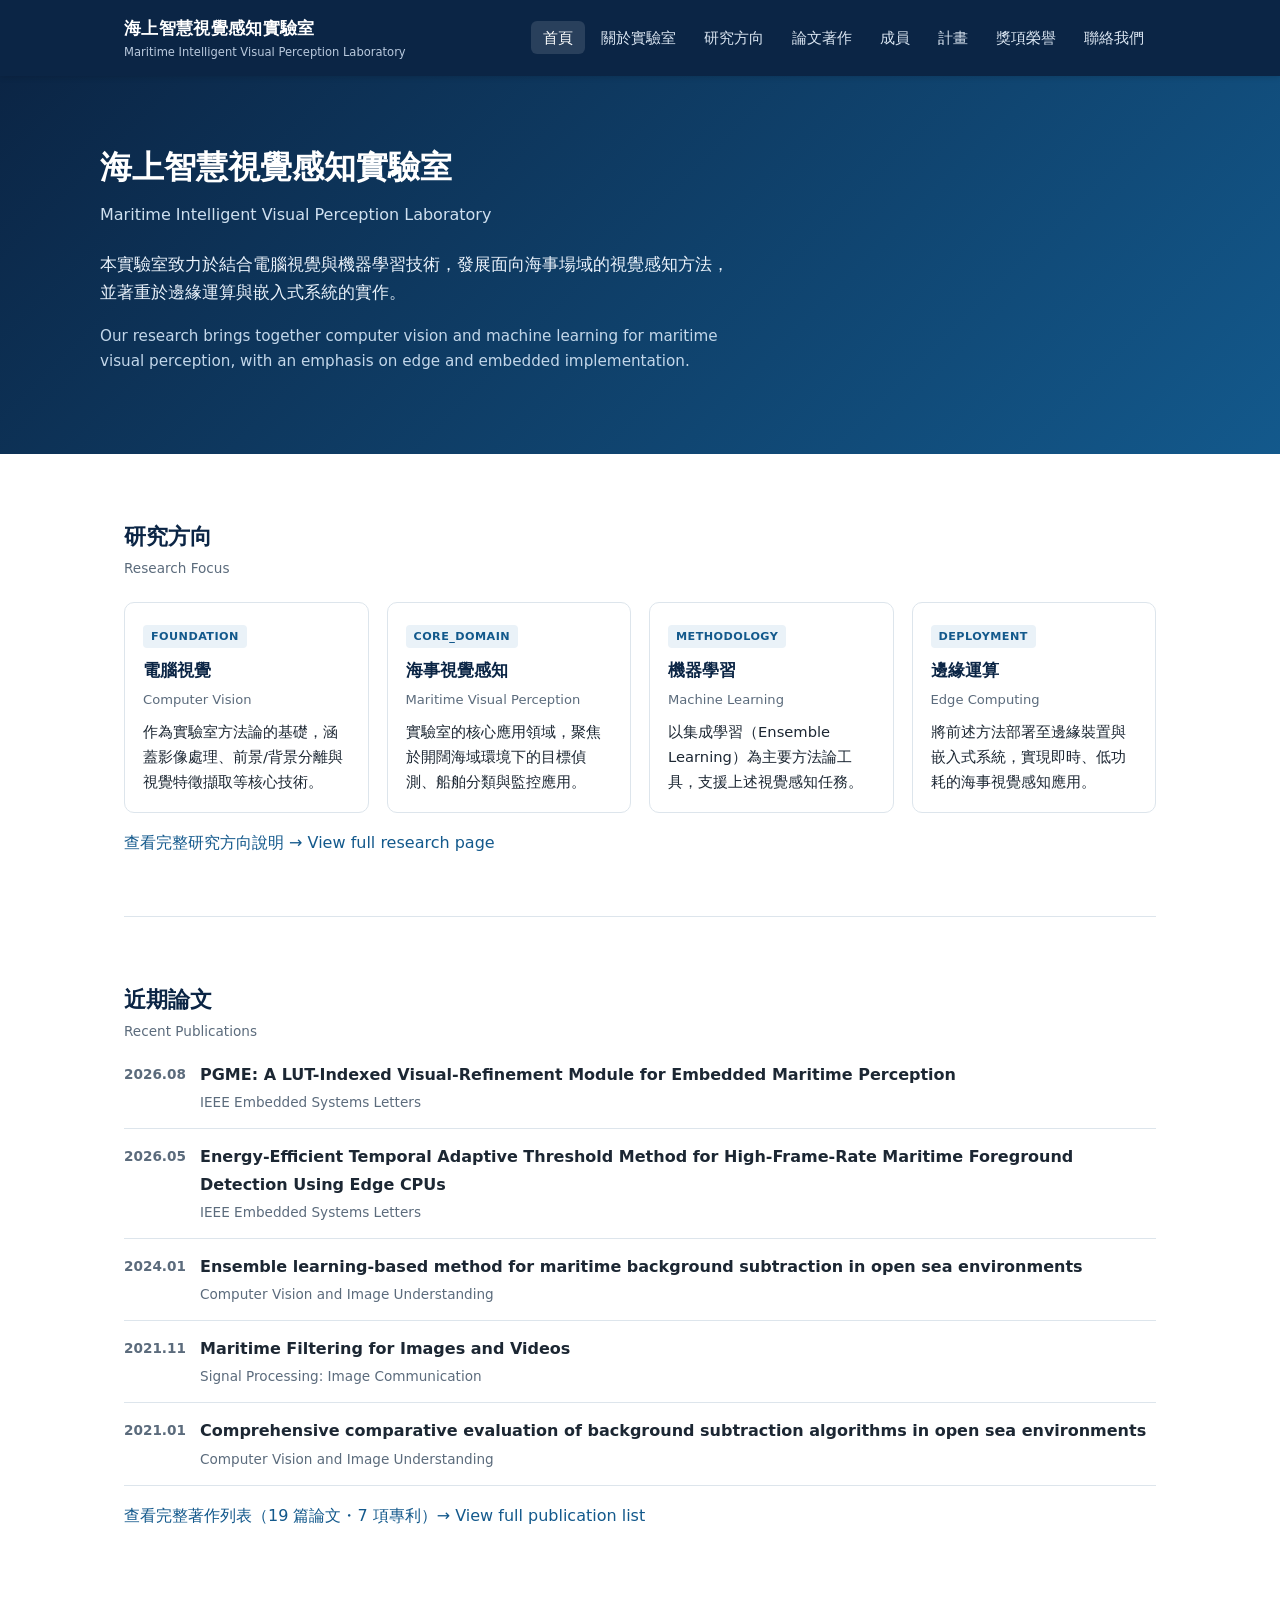
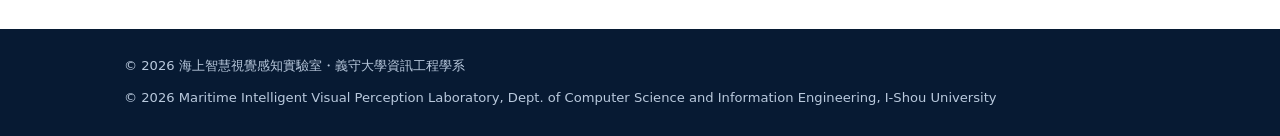
==== index.html @ 409ae9d0 "初始化實驗室網站（輕量靜態版） 海上智慧視覺感知實驗室網站：8 個頁面（首頁/關於/研究/論文/成員/計畫/獎項/聯絡）， 內容集中於 data/ 目錄的 JS 資料檔，不需 build 工具。  -" ====
<!doctype html>
<html lang="zh-Hant">
<head>
<meta charset="utf-8">
<meta name="viewport" content="width=device-width, initial-scale=1">
<title>海上智慧視覺感知實驗室 | Maritime Intelligent Visual Perception Laboratory</title>
<link rel="stylesheet" href="assets/css/style.css">
</head>
<body data-page="home">
<header class="site-header" id="site-header"></header>

<section class="hero" id="hero"></section>

<main>
  <div class="wrap">
    <section>
      <h2>研究方向<span class="en-sub">Research Focus</span></h2>
      <div class="card-grid" id="research-preview"></div>
      <p style="margin-top:16px;"><a href="research.html">查看完整研究方向說明 → View full research page</a></p>
    </section>

    <section>
      <h2>近期論文<span class="en-sub">Recent Publications</span></h2>
      <div id="recent-pubs"></div>
      <p style="margin-top:16px;"><a href="publications.html">查看完整著作列表（19 篇論文・7 項專利）→ View full publication list</a></p>
    </section>
  </div>
</main>

<footer class="site-footer" id="site-footer"></footer>

<script src="data/site.js"></script>
<script src="data/research.js"></script>
<script src="data/publications.js"></script>
<script src="assets/js/common.js"></script>
<script src="assets/js/page-home.js"></script>
</body>
</html>
---- assets/css/style.css ----
:root {
  --navy: #0b2545;
  --navy-dark: #071a33;
  --sea: #13598c;
  --sea-light: #eaf2f8;
  --ink: #1c2733;
  --muted: #5b6b7c;
  --line: #dde5ec;
  --bg: #ffffff;
  --accent: #d98e04;
  --radius: 10px;
  --max-w: 1080px;
}

* { box-sizing: border-box; }

html { scroll-behavior: smooth; }

body {
  margin: 0;
  font-family: "Noto Sans TC", "Segoe UI", system-ui, -apple-system, sans-serif;
  color: var(--ink);
  background: var(--bg);
  line-height: 1.7;
}

a { color: var(--sea); text-decoration: none; }
a:hover { text-decoration: underline; }

img { max-width: 100%; display: block; }

.wrap {
  max-width: var(--max-w);
  margin: 0 auto;
  padding: 0 24px;
}

/* Header */
header.site-header {
  background: var(--navy);
  color: #fff;
  position: sticky;
  top: 0;
  z-index: 50;
  box-shadow: 0 1px 6px rgba(0,0,0,.15);
}

.header-inner {
  display: flex;
  align-items: center;
  justify-content: space-between;
  padding: 14px 24px;
  max-width: var(--max-w);
  margin: 0 auto;
}

.brand {
  display: flex;
  flex-direction: column;
  color: #fff;
}
.brand:hover { text-decoration: none; }
.brand .brand-zh { font-size: 1.05rem; font-weight: 700; letter-spacing: .02em; }
.brand .brand-en { font-size: .72rem; color: #b9c9dd; }

nav.main-nav ul {
  list-style: none;
  display: flex;
  gap: 4px;
  margin: 0;
  padding: 0;
  flex-wrap: wrap;
}
nav.main-nav a {
  color: #dbe6f2;
  padding: 8px 12px;
  border-radius: 6px;
  font-size: .92rem;
  white-space: nowrap;
}
nav.main-nav a:hover,
nav.main-nav a.active {
  background: rgba(255,255,255,.12);
  color: #fff;
  text-decoration: none;
}

.nav-toggle {
  display: none;
  background: none;
  border: 1px solid #3a557a;
  color: #fff;
  border-radius: 6px;
  padding: 6px 10px;
  font-size: 1rem;
}

/* Hero */
.hero {
  background: linear-gradient(135deg, var(--navy) 0%, var(--sea) 100%);
  color: #fff;
  padding: 64px 24px;
}
.hero-inner { max-width: var(--max-w); margin: 0 auto; }
.hero h1 { font-size: 2rem; margin: 0 0 6px; }
.hero .hero-en { color: #cfe0f0; font-size: 1rem; margin: 0 0 22px; }
.hero p.lead { max-width: 640px; font-size: 1.05rem; color: #eaf2fb; }
.hero .lead-en { color: #c3d7ea; font-size: .95rem; max-width: 640px; }

/* Page header (non-home) */
.page-header {
  background: var(--sea-light);
  border-bottom: 1px solid var(--line);
  padding: 40px 24px;
}
.page-header h1 { margin: 0 0 4px; color: var(--navy); }
.page-header .en { color: var(--muted); font-size: .95rem; margin: 0; }

main { min-height: 50vh; }
section { padding: 44px 0; }
section + section { border-top: 1px solid var(--line); }

h2 { color: var(--navy); font-size: 1.4rem; margin-bottom: 4px; }
h2 .en-sub { display: block; font-size: .85rem; color: var(--muted); font-weight: 400; margin-top: 2px; }

.card-grid {
  display: grid;
  grid-template-columns: repeat(auto-fit, minmax(230px, 1fr));
  gap: 18px;
  margin-top: 22px;
}
.card {
  border: 1px solid var(--line);
  border-radius: var(--radius);
  padding: 18px;
  background: #fff;
}
.card .role-tag {
  display: inline-block;
  font-size: .7rem;
  font-weight: 700;
  letter-spacing: .04em;
  color: var(--sea);
  background: var(--sea-light);
  border-radius: 4px;
  padding: 2px 8px;
  margin-bottom: 8px;
}
.card h3 { margin: 0 0 4px; font-size: 1.05rem; color: var(--navy); }
.card .en { color: var(--muted); font-size: .82rem; margin: 0 0 8px; }
.card p.desc { margin: 0; font-size: .92rem; color: var(--ink); }
.card .status { font-size: .78rem; color: var(--accent); margin-top: 8px; }

/* Publications */
.pub-filters {
  display: flex;
  gap: 8px;
  flex-wrap: wrap;
  margin: 18px 0 8px;
}
.pub-filters button {
  border: 1px solid var(--line);
  background: #fff;
  padding: 6px 14px;
  border-radius: 999px;
  cursor: pointer;
  font-size: .85rem;
  color: var(--ink);
}
.pub-filters button.active {
  background: var(--navy);
  color: #fff;
  border-color: var(--navy);
}

.pub-group h3 {
  margin-top: 30px;
  color: var(--navy);
  border-left: 4px solid var(--sea);
  padding-left: 10px;
}
.pub-item {
  padding: 14px 0;
  border-bottom: 1px solid var(--line);
  display: flex;
  gap: 14px;
}
.pub-item .pub-year {
  flex: 0 0 62px;
  color: var(--muted);
  font-size: .85rem;
  font-weight: 600;
  padding-top: 2px;
}
.pub-item .pub-body { flex: 1; }
.pub-item .pub-title { font-weight: 600; color: var(--ink); }
a.pub-title { display: block; text-decoration: none; }
a.pub-title:hover { text-decoration: underline; color: var(--sea); }
.pub-item .pub-meta { font-size: .85rem; color: var(--muted); margin-top: 3px; }
.pub-item .pub-authors { font-size: .85rem; color: var(--ink); margin-top: 2px; }
.pub-item .pub-badges { margin-top: 6px; display: flex; gap: 6px; flex-wrap: wrap; }
.badge {
  font-size: .7rem;
  padding: 2px 8px;
  border-radius: 999px;
  background: var(--sea-light);
  color: var(--sea);
  white-space: nowrap;
}
.badge.doi-verified { background: #e6f4ea; color: #1e7e34; }
.badge.doi-pending { background: #fdf1e0; color: #a66a00; }

table.patent-table {
  width: 100%;
  border-collapse: collapse;
  margin-top: 16px;
  font-size: .92rem;
}
table.patent-table th, table.patent-table td {
  text-align: left;
  padding: 10px 8px;
  border-bottom: 1px solid var(--line);
}
table.patent-table th { color: var(--muted); font-weight: 600; font-size: .82rem; }

.note-box {
  background: #fbf6e9;
  border: 1px solid #ecdcac;
  border-radius: var(--radius);
  padding: 14px 16px;
  font-size: .88rem;
  color: #6b5410;
  margin-top: 18px;
}

/* Contact */
.contact-grid {
  display: grid;
  grid-template-columns: 1fr 1fr;
  gap: 30px;
  margin-top: 20px;
}
.contact-item { margin-bottom: 14px; }
.contact-item .label { font-size: .8rem; color: var(--muted); text-transform: uppercase; letter-spacing: .04em; }
.contact-item .value { font-size: 1rem; }

footer.site-footer {
  background: var(--navy-dark);
  color: #b9c9dd;
  padding: 26px 24px;
  font-size: .82rem;
  margin-top: 40px;
}
footer.site-footer .wrap { display: flex; justify-content: space-between; flex-wrap: wrap; gap: 10px; }

@media (max-width: 760px) {
  .header-inner { flex-wrap: wrap; }
  .nav-toggle { display: inline-block; }
  nav.main-nav { display: none; width: 100%; }
  nav.main-nav.open { display: block; }
  nav.main-nav ul { flex-direction: column; }
  .contact-grid { grid-template-columns: 1fr; }
}

/* Recent research highlights (single media slot: VGA video or representative figure) */
.highlight-card {
  display: grid;
  grid-template-columns: 200px 1fr;
  gap: 18px;
  border: 1px solid var(--line);
  border-radius: var(--radius);
  padding: 16px;
  background: #fff;
  margin-top: 14px;
  align-items: start;
}
.highlight-media { width: 100%; position: relative; }
.highlight-media img, .highlight-media video {
  width: 100%;
  aspect-ratio: 4 / 3;
  border-radius: 8px;
  object-fit: cover;
  background: var(--sea-light);
  display: block;
}
.highlight-media img.zoomable-img {
  cursor: zoom-in;
}
.highlight-media .yt-embed {
  width: 100%;
  aspect-ratio: 16 / 9;
  border-radius: 8px;
  border: 0;
  display: block;
}
.highlight-media .caption {
  font-size: .68rem;
  color: var(--muted);
  margin-top: 5px;
  line-height: 1.4;
}

/* Zoom-in button overlaid on video / YouTube thumbnails (images are directly clickable) */
.media-zoom-btn {
  position: absolute;
  right: 8px;
  bottom: 8px;
  z-index: 2;
  display: inline-flex;
  align-items: center;
  gap: 4px;
  padding: 4px 9px;
  font-size: .72rem;
  color: #fff;
  background: rgba(10, 30, 45, .72);
  border: 1px solid rgba(255, 255, 255, .35);
  border-radius: 6px;
  cursor: pointer;
  line-height: 1.4;
}
.media-zoom-btn:hover { background: rgba(10, 30, 45, .9); }

/* Lightbox: enlarged view of highlight images/videos */
.lightbox-overlay {
  position: fixed;
  inset: 0;
  z-index: 1000;
  display: flex;
  align-items: center;
  justify-content: center;
  padding: 32px;
  background: rgba(8, 16, 24, .88);
  cursor: zoom-out;
}
.lightbox-overlay[hidden] { display: none; }
.lightbox-content {
  max-width: min(92vw, 1080px);
  max-height: 88vh;
  cursor: default;
}
.lightbox-content img,
.lightbox-content video {
  display: block;
  max-width: 100%;
  max-height: 88vh;
  margin: 0 auto;
  border-radius: 8px;
  background: #000;
}
.lightbox-content iframe {
  display: block;
  width: min(92vw, 1080px);
  height: min(60vw, 608px);
  border: 0;
  border-radius: 8px;
  background: #000;
}
.lightbox-caption {
  margin-top: 12px;
  font-size: .82rem;
  color: #eef4f8;
  text-align: center;
  line-height: 1.5;
}
.lightbox-close {
  position: fixed;
  top: 16px;
  right: 20px;
  z-index: 1001;
  width: 40px;
  height: 40px;
  font-size: 1.6rem;
  line-height: 1;
  color: #fff;
  background: rgba(255, 255, 255, .12);
  border: 1px solid rgba(255, 255, 255, .35);
  border-radius: 50%;
  cursor: pointer;
}
.lightbox-close:hover { background: rgba(255, 255, 255, .24); }

@media (max-width: 640px) {
  .lightbox-overlay { padding: 16px; }
  .media-zoom-btn { font-size: .68rem; padding: 3px 7px; }
}
.highlight-body h3 { margin: 0 0 6px; font-size: 1.02rem; color: var(--navy); }
.highlight-body .venue { font-size: .8rem; color: var(--muted); margin-bottom: 8px; }
.highlight-body p.summary { font-size: .88rem; color: var(--ink); margin: 0; }
.highlight-body p.summary.empty { color: var(--muted); font-style: italic; }

@media (max-width: 640px) {
  .highlight-card { grid-template-columns: 1fr; }
}
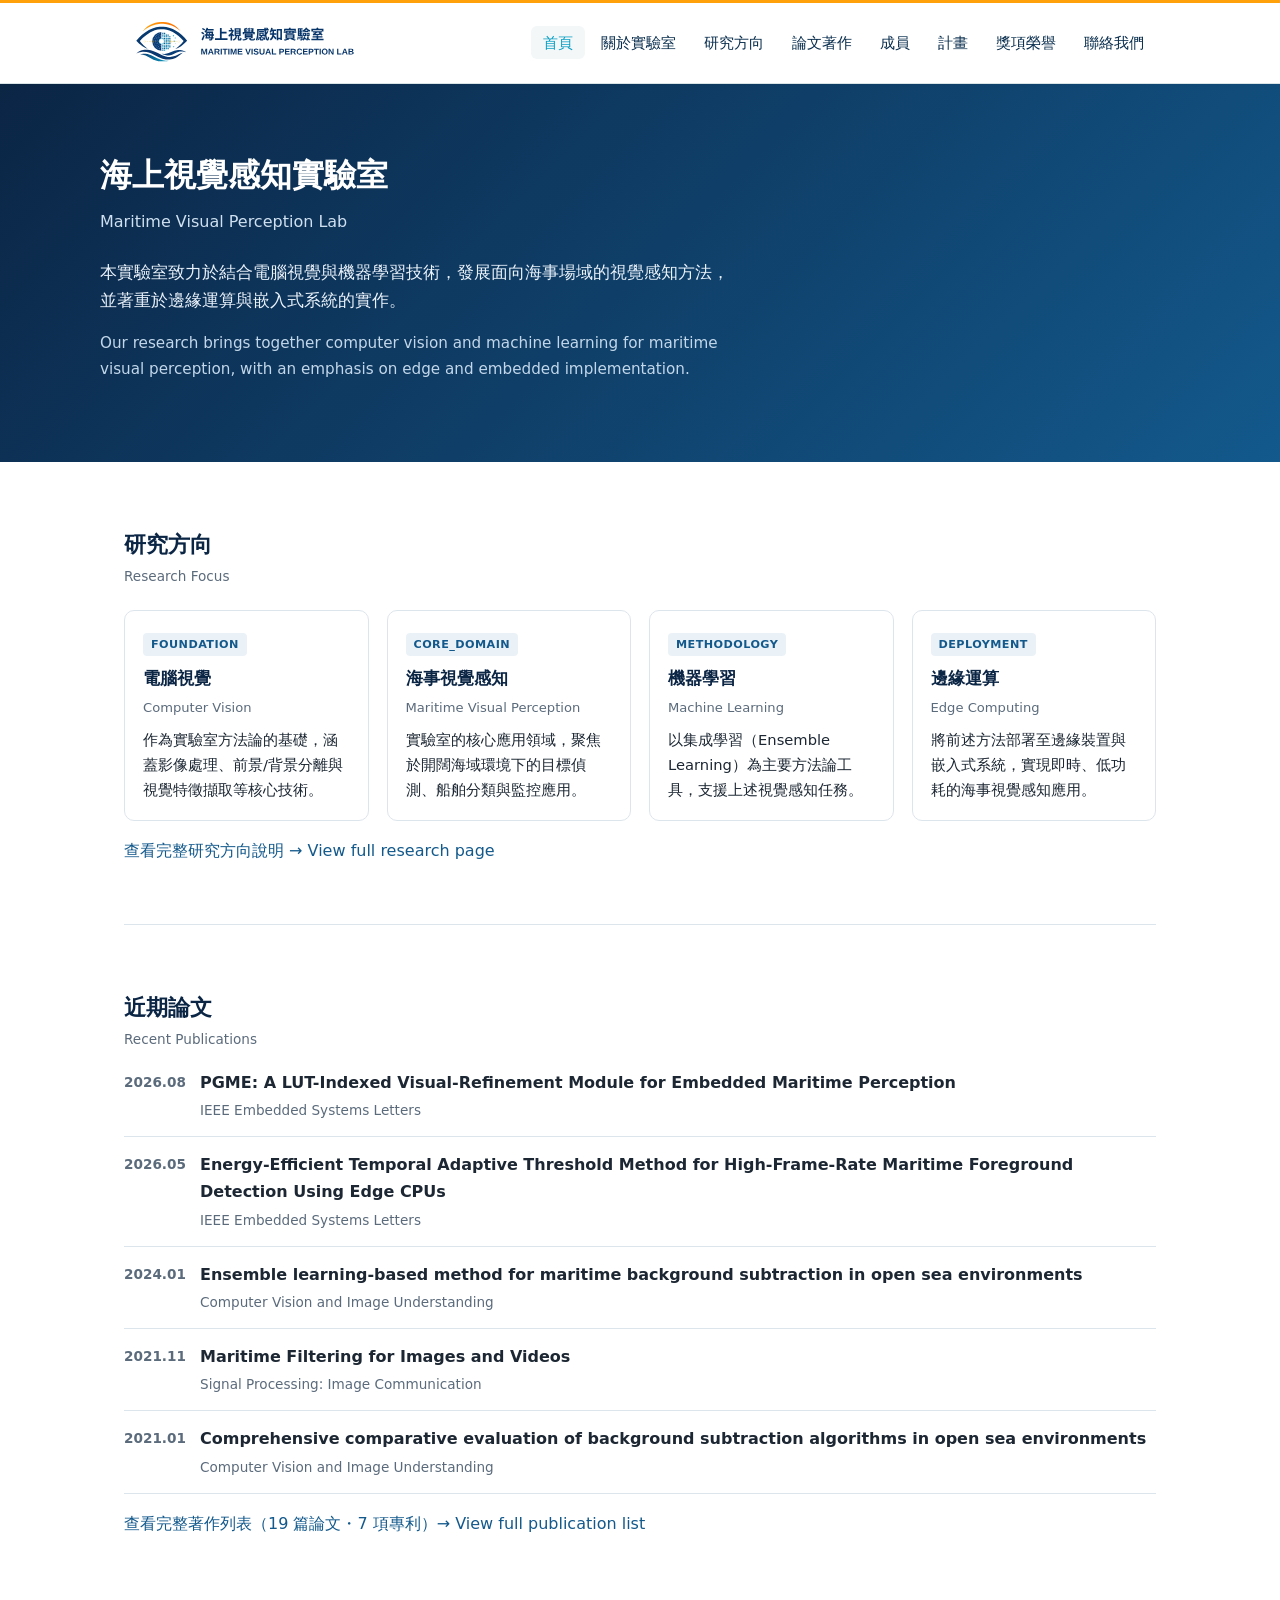
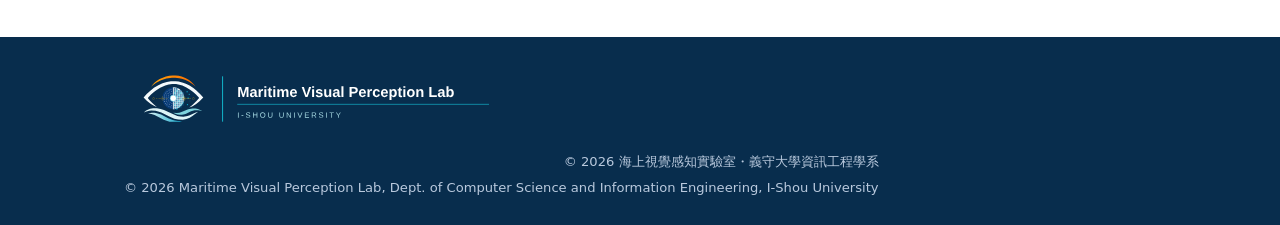
==== commit 61207d50: "Website Integration Dry Run: MVPLab Brand Pack v1.0 Non-production dry-run branch (brand-integration" ====
--- a/index.html
+++ b/index.html
@@ -3,8 +3,14 @@
 <head>
 <meta charset="utf-8">
 <meta name="viewport" content="width=device-width, initial-scale=1">
-<title>海上智慧視覺感知實驗室 | Maritime Intelligent Visual Perception Laboratory</title>
+<title>海上視覺感知實驗室 | Maritime Visual Perception Lab</title>
 <link rel="stylesheet" href="assets/css/style.css">
+<link rel="icon" href="assets/brand/favicon/favicon.ico" sizes="any">
+<link rel="icon" type="image/png" sizes="32x32" href="assets/brand/favicon/mvplab-favicon-open-32x32.png">
+<link rel="icon" type="image/png" sizes="16x16" href="assets/brand/favicon/mvplab-favicon-open-16x16.png">
+<link rel="apple-touch-icon" sizes="180x180" href="assets/brand/favicon/apple-touch-icon.png">
+<link rel="manifest" href="assets/brand/favicon/site.webmanifest">
+<meta name="theme-color" content="#082D4D">
 </head>
 <body data-page="home">
 <header class="site-header" id="site-header"></header>
--- a/assets/css/style.css
+++ b/assets/css/style.css
@@ -10,6 +10,19 @@
   --accent: #d98e04;
   --radius: 10px;
   --max-w: 1080px;
+
+  /* MVPLab Website Brand Tokens — Gate E v1.0 */
+  --mvplab-navy: #07356A;
+  --mvplab-deep-navy: #082D4D;
+  --mvplab-ocean: #0B6F9E;
+  --mvplab-teal: #0A9FC4;
+  --mvplab-cyan: #14B6CA;
+  --mvplab-light-cyan: #9EDCE7;
+  --mvplab-signal-yellow: #F5B20A;
+  --mvplab-orange-start: #FFA10A;
+  --mvplab-orange-end: #FF6D00;
+  --mvplab-mist: #F3F7F8;
+  --mvplab-white: #FFFFFF;
 }
 
 * { box-sizing: border-box; }
@@ -37,12 +50,14 @@
 
 /* Header */
 header.site-header {
-  background: var(--navy);
-  color: #fff;
+  background: rgba(255,255,255,.98);
+  color: var(--mvplab-deep-navy);
+  border-top: 3px solid var(--mvplab-orange-start);
+  border-bottom: 1px solid #D9E4E7;
   position: sticky;
   top: 0;
   z-index: 50;
-  box-shadow: 0 1px 6px rgba(0,0,0,.15);
+  box-shadow: 0 1px 6px rgba(0,0,0,.06);
 }
 
 .header-inner {
@@ -57,11 +72,20 @@
 .brand {
   display: flex;
   flex-direction: column;
-  color: #fff;
+  color: var(--mvplab-deep-navy);
 }
 .brand:hover { text-decoration: none; }
 .brand .brand-zh { font-size: 1.05rem; font-weight: 700; letter-spacing: .02em; }
-.brand .brand-en { font-size: .72rem; color: #b9c9dd; }
+.brand .brand-en { font-size: .72rem; color: var(--muted); }
+
+/* MVPLab brand lockups (header/footer) */
+.mvplab-site-brand img { display: block; width: auto; max-width: 100%; }
+.mvplab-site-brand--header img { height: 52px; }
+.mvplab-site-brand--footer img { height: 72px; }
+@media (max-width: 820px) {
+  .mvplab-site-brand--header img { height: 42px; }
+  .mvplab-site-brand--footer img { height: 58px; }
+}
 
 nav.main-nav ul {
   list-style: none;
@@ -72,7 +96,7 @@
   flex-wrap: wrap;
 }
 nav.main-nav a {
-  color: #dbe6f2;
+  color: var(--mvplab-deep-navy);
   padding: 8px 12px;
   border-radius: 6px;
   font-size: .92rem;
@@ -80,16 +104,16 @@
 }
 nav.main-nav a:hover,
 nav.main-nav a.active {
-  background: rgba(255,255,255,.12);
-  color: #fff;
+  background: var(--mvplab-mist);
+  color: var(--mvplab-teal);
   text-decoration: none;
 }
 
 .nav-toggle {
   display: none;
   background: none;
-  border: 1px solid #3a557a;
-  color: #fff;
+  border: 1px solid #D9E4E7;
+  color: var(--mvplab-deep-navy);
   border-radius: 6px;
   padding: 6px 10px;
   font-size: 1rem;
@@ -245,13 +269,25 @@
 .contact-item .value { font-size: 1rem; }
 
 footer.site-footer {
-  background: var(--navy-dark);
+  background: var(--mvplab-deep-navy);
   color: #b9c9dd;
   padding: 26px 24px;
   font-size: .82rem;
   margin-top: 40px;
 }
-footer.site-footer .wrap { display: flex; justify-content: space-between; flex-wrap: wrap; gap: 10px; }
+footer.site-footer .footer-inner {
+  display: flex;
+  align-items: center;
+  justify-content: space-between;
+  flex-wrap: wrap;
+  gap: 16px;
+}
+footer.site-footer .footer-meta { display: flex; flex-direction: column; gap: 4px; text-align: right; }
+
+@media (max-width: 640px) {
+  footer.site-footer .footer-inner { flex-direction: column; align-items: flex-start; gap: 14px; }
+  footer.site-footer .footer-meta { text-align: left; }
+}
 
 @media (max-width: 760px) {
   .header-inner { flex-wrap: wrap; }
